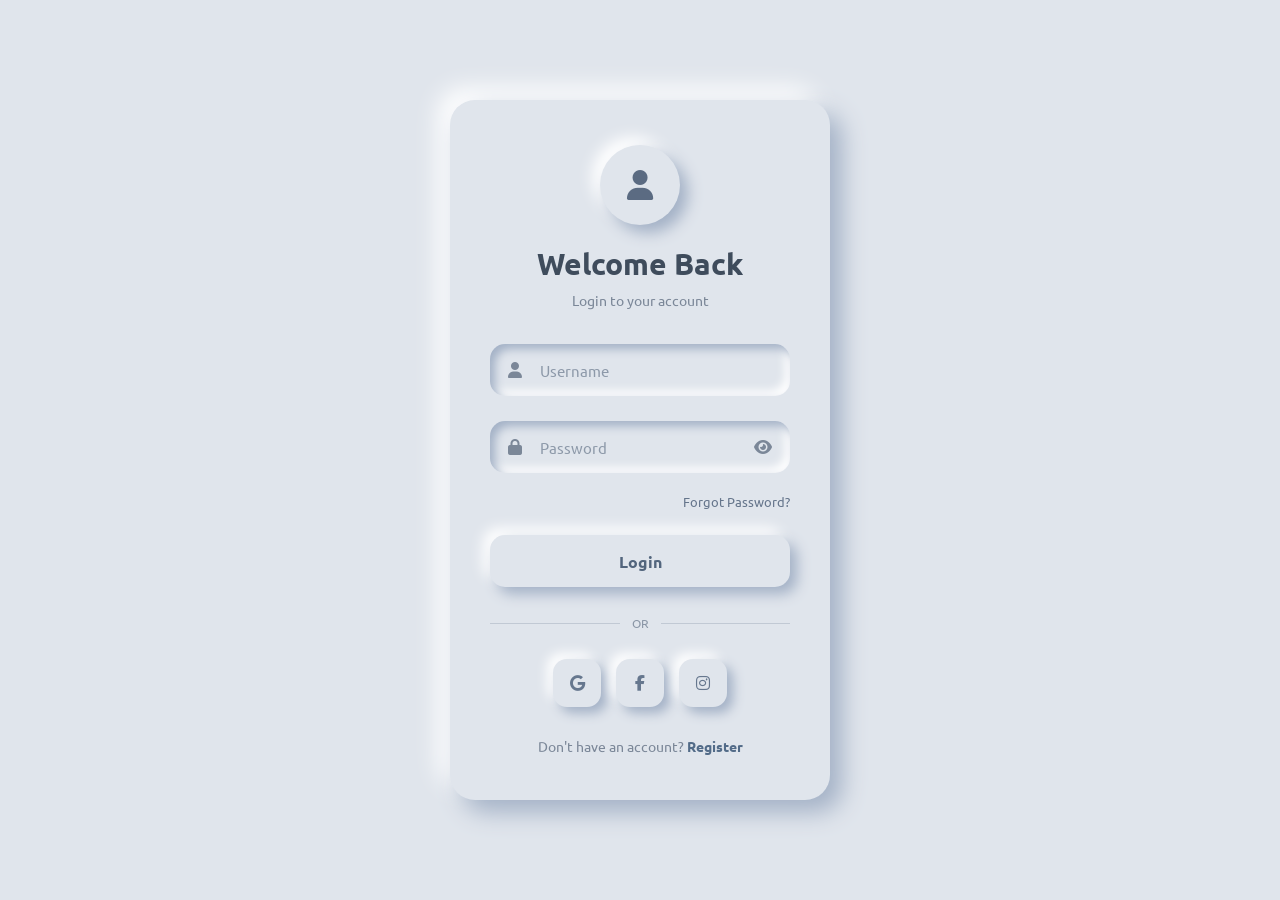
==== login.html @ b52e3ec0 "Initial commit" ====
<!DOCTYPE html>
<html lang="en">

<head>
    <meta charset="UTF-8">
    <meta name="viewport" content="width=device-width, initial-scale=1.0">

    <title>Neumorphism Login</title>

    <!-- Google Font -->
    <link rel="preconnect" href="https://fonts.googleapis.com">
    <link rel="preconnect" href="https://fonts.gstatic.com" crossorigin>
    <link href="https://fonts.googleapis.com/css2?family=Ubuntu:wght@400;500;700&display=swap" rel="stylesheet">

    <!-- Font Awesome -->
    <link rel="stylesheet"
        href="https://cdnjs.cloudflare.com/ajax/libs/font-awesome/6.5.2/css/all.min.css">

    <style>

        /* =========================
           RESET
        ========================= */

        * {
            margin: 0;
            padding: 0;
            box-sizing: border-box;
            font-family: "Ubuntu", sans-serif;
        }


        /* =========================
           BODY
        ========================= */

        body {
            min-height: 100vh;

            display: flex;
            justify-content: center;
            align-items: center;

            background: #e0e5ec;
        }


        /* =========================
           LOGIN CARD
        ========================= */

        .login-card {
            width: 380px;

            padding: 45px 40px;

            background: #e0e5ec;

            border-radius: 25px;

            box-shadow:
                12px 12px 25px #a3b1c6,
                -12px -12px 25px #ffffff;
        }


        /* =========================
           LOGO
        ========================= */

        .logo {
            width: 80px;
            height: 80px;

            margin: 0 auto 20px;

            display: flex;
            justify-content: center;
            align-items: center;

            border-radius: 50%;

            color: #5b6b82;
            font-size: 30px;

            background: #e0e5ec;

            box-shadow:
                8px 8px 15px #a3b1c6,
                -8px -8px 15px #ffffff;
        }


        /* =========================
           TITLE
        ========================= */

        h1 {
            text-align: center;

            color: #3f4c5c;

            font-size: 30px;

            margin-bottom: 8px;
        }


        .subtitle {
            text-align: center;

            color: #7b8798;

            font-size: 14px;

            margin-bottom: 35px;
        }


        /* =========================
           INPUT BOX
        ========================= */

        .input-box {
            position: relative;

            margin-bottom: 25px;
        }


        .input-box i {
            position: absolute;

            left: 18px;
            top: 50%;

            transform: translateY(-50%);

            color: #7b8798;

            font-size: 16px;
        }


        .input-box input {
            width: 100%;
            height: 52px;

            padding: 0 50px;

            border: none;
            outline: none;

            border-radius: 15px;

            background: #e0e5ec;

            color: #3f4c5c;

            font-size: 15px;

            box-shadow:
                inset 5px 5px 10px #a3b1c6,
                inset -5px -5px 10px #ffffff;
        }


        .input-box input::placeholder {
            color: #8d99a9;
        }


        /* =========================
           PASSWORD EYE
        ========================= */

        .input-box .eye {
            left: auto;
            right: 18px;

            cursor: pointer;

            pointer-events: auto;
        }


        /* =========================
           FORGOT PASSWORD
        ========================= */

        .forgot {
            text-align: right;

            margin: -8px 0 25px;
        }


        .forgot a {
            color: #65758b;

            font-size: 13px;

            text-decoration: none;
        }


        .forgot a:hover {
            text-decoration: underline;
        }


        /* =========================
           LOGIN BUTTON
        ========================= */

        .login-btn {
            width: 100%;
            height: 52px;

            border: none;
            border-radius: 15px;

            background: #e0e5ec;

            color: #52657d;

            font-size: 16px;
            font-weight: bold;

            cursor: pointer;

            box-shadow:
                7px 7px 14px #a3b1c6,
                -7px -7px 14px #ffffff;

            transition: 0.2s;
        }


        .login-btn:hover {
            color: #3e536d;
        }


        .login-btn:active {
            box-shadow:
                inset 5px 5px 10px #a3b1c6,
                inset -5px -5px 10px #ffffff;

            transform: scale(0.98);
        }


        /* =========================
           DIVIDER
        ========================= */

        .divider {
            display: flex;
            align-items: center;

            gap: 12px;

            margin: 28px 0;
        }


        .divider span {
            flex: 1;

            height: 1px;

            background: #c1c9d4;
        }


        .divider p {
            color: #8a96a6;

            font-size: 12px;
        }


        /* =========================
           SOCIAL BUTTONS
        ========================= */

        .social {
            display: flex;

            justify-content: center;

            gap: 15px;
        }


        .social a {
            width: 48px;
            height: 48px;

            display: flex;

            justify-content: center;
            align-items: center;

            border-radius: 14px;

            color: #66778e;

            text-decoration: none;

            background: #e0e5ec;

            box-shadow:
                6px 6px 12px #a3b1c6,
                -6px -6px 12px #ffffff;

            transition: 0.2s;
        }


        .social a:hover {
            color: #3f526a;
        }


        .social a:active {
            box-shadow:
                inset 4px 4px 8px #a3b1c6,
                inset -4px -4px 8px #ffffff;
        }


        /* =========================
           REGISTER
        ========================= */

        .register {
            text-align: center;

            margin-top: 30px;

            color: #7b8798;

            font-size: 14px;
        }


        .register a {
            color: #526b88;

            font-weight: bold;

            text-decoration: none;
        }


        .register a:hover {
            text-decoration: underline;
        }


        /* =========================
           RESPONSIVE
        ========================= */

        @media (max-width: 450px) {

            .login-card {
                width: 90%;

                padding: 35px 25px;
            }

        }

    </style>
</head>


<body>


    <!-- LOGIN CARD -->

    <div class="login-card">


        <!-- Logo -->

        <div class="logo">
            <i class="fa-solid fa-user"></i>
        </div>


        <!-- Heading -->

        <h1>Welcome Back</h1>

        <p class="subtitle">
            Login to your account
        </p>


        <!-- Login Form -->

        <form onsubmit="login(event)">


            <!-- Username -->

            <div class="input-box">

                <i class="fa-solid fa-user"></i>

                <input
                    type="text"
                    id="username"
                    placeholder="Username"
                    required>

            </div>


            <!-- Password -->

            <div class="input-box">

                <i class="fa-solid fa-lock"></i>

                <input
                    type="password"
                    id="password"
                    placeholder="Password"
                    required>

                <i
                    class="fa-solid fa-eye eye"
                    id="eye"
                    onclick="togglePassword()">
                </i>

            </div>


            <!-- Forgot Password -->

            <div class="forgot">

                <a href="#">
                    Forgot Password?
                </a>

            </div>


            <!-- Login -->

            <button
                type="submit"
                class="login-btn">

                Login

            </button>


        </form>


        <!-- Divider -->

        <div class="divider">

            <span></span>

            <p>OR</p>

            <span></span>

        </div>


        <!-- Social Login -->

        <div class="social">

            <a href="#">
                <i class="fa-brands fa-google"></i>
            </a>

            <a href="#">
                <i class="fa-brands fa-facebook-f"></i>
            </a>

            <a href="#">
                <i class="fa-brands fa-instagram"></i>
            </a>

        </div>


        <!-- Register -->

        <p class="register">

            Don't have an account?

            <a href="registration.html">
                Register
            </a>

        </p>


    </div>


    <!-- JAVASCRIPT -->

    <script>

        /* =========================
           LOGIN
        ========================= */

        function login(event) {

            event.preventDefault();

            let username =
                document.getElementById("username").value;

            let password =
                document.getElementById("password").value;


            if (username === "ris@123" && password === "123") {

                alert("Login successful!");

            } else {

                alert("Invalid username or password!");

            }

        }


        /* =========================
           SHOW / HIDE PASSWORD
        ========================= */

        function togglePassword() {

            let password =
                document.getElementById("password");

            let eye =
                document.getElementById("eye");


            if (password.type === "password") {

                password.type = "text";

                eye.classList.remove("fa-eye");

                eye.classList.add("fa-eye-slash");

            } else {

                password.type = "password";

                eye.classList.remove("fa-eye-slash");

                eye.classList.add("fa-eye");

            }

        }

    </script>


</body>

</html>
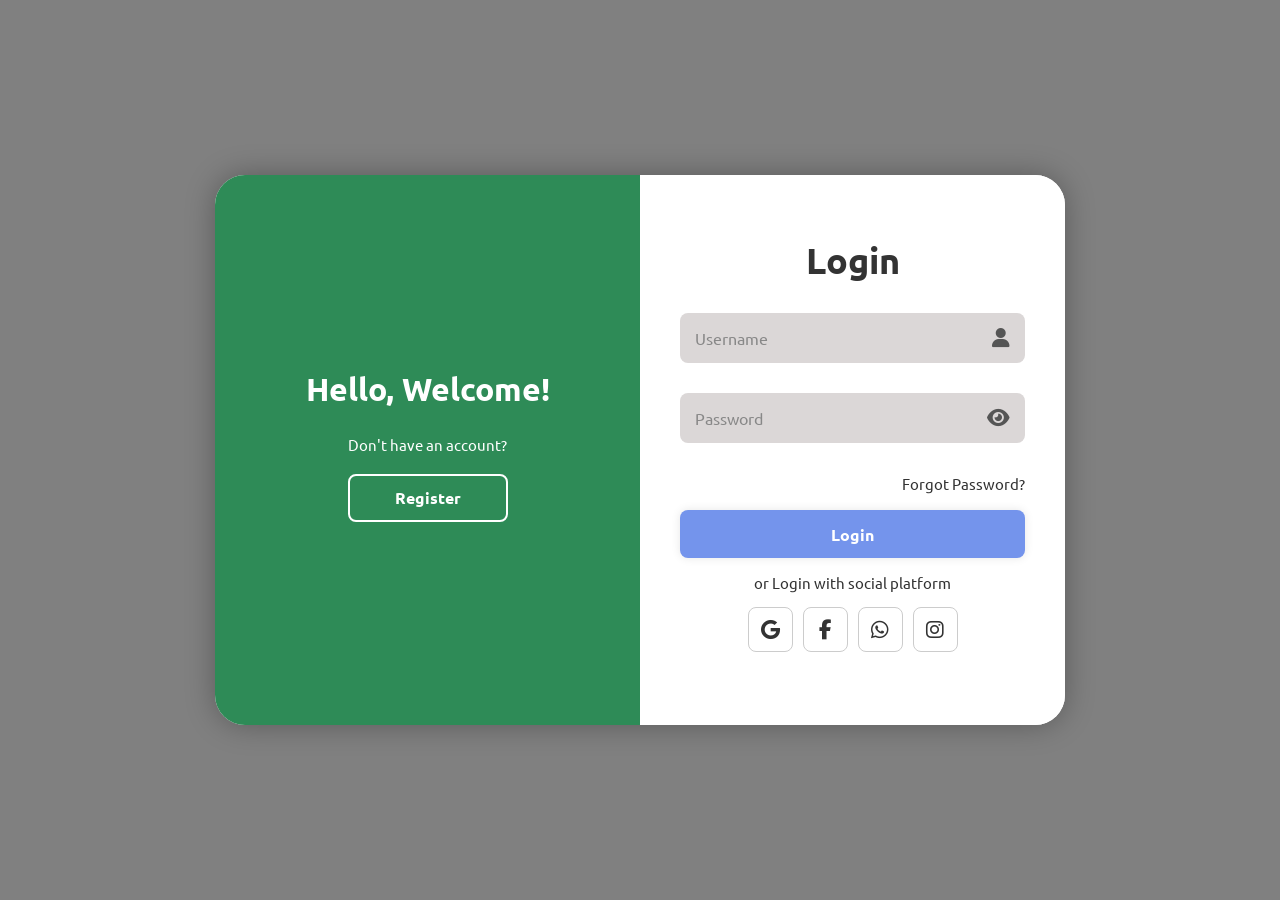
==== commit 44a15b72: "updated js of login and signup" ====
--- a/login.html
+++ b/login.html
@@ -6,7 +6,7 @@
     <meta charset="UTF-8">
     <meta name="viewport" content="width=device-width, initial-scale=1.0">
 
-    <title>Neumorphism Login</title>
+    <title>Login</title>
 
     <!-- Google Font -->
     <link rel="preconnect" href="https://fonts.googleapis.com">
@@ -16,13 +16,68 @@
     <!-- Font Awesome -->
     <link rel="stylesheet"
         href="https://cdnjs.cloudflare.com/ajax/libs/font-awesome/6.5.2/css/all.min.css">
+    <script>
+
+        /* Login function */
+        function login(e) {
+
+            e.preventDefault();
+
+            // let data = [
+            //     {
+            //         username: "ris@123",
+            //         userpassword: "123"
+            //     },
+
+            //     {
+            //         username: "om@123",
+            //         userpassword: "12389"
+            //     },
+
+            //     {
+            //         username: "raj@123",
+            //         userpassword: "12356"
+            //     }
+            // ];
+
+            let data=JSON.parse(localStorage.getItem("registeruser"))// to read the data from localstorage  11.mrh
+            console.log(data);
+            //console.log(Object.keys(data));
+            let k= Object.keys(data);
+            console.log(k);
+            
+
+
+            var username =
+                document.getElementById("loginUsername").value;
+
+            var password =
+                document.getElementById("loginPassword").value;
+
+
+            let result = data.find(function(user) {
+
+                return user.username === username &&
+                       user.userpassword === password;
+
+            });
+
+
+            if (result) {
+
+                alert("Login successful!");
+
+            } else {
+
+                alert("Login failed! Invalid username or password.");
+
+            }
+
+        }
+
+    </script>
 
     <style>
-
-        /* =========================
-           RESET
-        ========================= */
-
         * {
             margin: 0;
             padding: 0;
@@ -30,560 +85,398 @@
             font-family: "Ubuntu", sans-serif;
         }
 
-
-        /* =========================
-           BODY
-        ========================= */
-
         body {
-            min-height: 100vh;
-
             display: flex;
             justify-content: center;
             align-items: center;
-
-            background: #e0e5ec;
-        }
-
-
-        /* =========================
-           LOGIN CARD
-        ========================= */
-
-        .login-card {
-            width: 380px;
-
-            padding: 45px 40px;
-
-            background: #e0e5ec;
-
-            border-radius: 25px;
-
-            box-shadow:
-                12px 12px 25px #a3b1c6,
-                -12px -12px 25px #ffffff;
-        }
-
-
-        /* =========================
-           LOGO
-        ========================= */
-
-        .logo {
-            width: 80px;
-            height: 80px;
-
-            margin: 0 auto 20px;
-
+            min-height: 100vh;
+            background-color: grey;
+        }
+
+        /* Main container */
+        .container {
+            position: relative;
+            width: 850px;
+            height: 550px;
+            background: white;
+            border-radius: 30px;
+            box-shadow: 0 0 30px rgba(0, 0, 0, 0.3);
+            overflow: hidden;
+        }
+
+        /* Login form */
+        .form-box {
+            position: absolute;
+            width: 50%;
+            height: 100%;
+            background: white;
+            right: 0;
+
+            display: flex;
+            align-items: center;
+
+            color: #333;
+            text-align: center;
+
+            padding: 40px;
+            z-index: 1;
+        }
+
+        form {
+            width: 100%;
+        }
+
+        .container h1 {
+            font-size: 36px;
+            margin: -10px 0 10px;
+        }
+
+        /* Input container */
+        .input-box {
+            position: relative;
+            width: 100%;
+            margin: 30px 0;
+        }
+
+        /* Input */
+        .input-box input {
+            width: 100%;
+            height: 50px;
+
+            padding: 13px 50px 13px 15px;
+
+            background: #dbd7d7;
+            border: none;
+            outline: none;
+            border-radius: 8px;
+
+            font-size: 16px;
+            color: #333;
+            font-weight: 500;
+        }
+
+        .input-box input::placeholder {
+            font-weight: 400;
+            color: #888;
+        }
+
+        /* Icons */
+        .input-box i {
+            position: absolute;
+
+            right: 15px;
+            top: 50%;
+
+            transform: translateY(-50%);
+
+            font-size: 20px;
+            color: #555;
+
+            pointer-events: none;
+        }
+
+        /* Password eye icon */
+        .input-box .eye-icon {
+            pointer-events: auto;
+            cursor: pointer;
+            right: 15px;
+        }
+
+        /* Forgot password */
+        .forget {
+            margin: 17px 0;
+            text-align: right;
+        }
+
+        .forget a {
+            font-size: 14.5px;
+            color: #333;
+            text-decoration: none;
+        }
+
+        .forget a:hover {
+            text-decoration: underline;
+        }
+
+        /* Login button */
+        .btn {
+            width: 100%;
+            height: 48px;
+
+            background: #7494ec;
+
+            border-radius: 8px;
+            border: none;
+
+            box-shadow: 0 0 10px rgba(0, 0, 0, 0.1);
+
+            cursor: pointer;
+
+            font-weight: 600;
+            font-size: 16px;
+            color: white;
+
+            transition: 0.3s;
+        }
+
+        .btn:hover {
+            background: #5f7fe0;
+        }
+
+        /* Social text */
+        .container p {
+            font-size: 14.5px;
+            margin: 15px 0;
+        }
+
+        /* Social icons */
+        .social-icon {
             display: flex;
             justify-content: center;
-            align-items: center;
-
-            border-radius: 50%;
-
-            color: #5b6b82;
-            font-size: 30px;
-
-            background: #e0e5ec;
-
-            box-shadow:
-                8px 8px 15px #a3b1c6,
-                -8px -8px 15px #ffffff;
-        }
-
-
-        /* =========================
-           TITLE
-        ========================= */
-
-        h1 {
-            text-align: center;
-
-            color: #3f4c5c;
-
-            font-size: 30px;
-
-            margin-bottom: 8px;
-        }
-
-
-        .subtitle {
-            text-align: center;
-
-            color: #7b8798;
-
-            font-size: 14px;
-
-            margin-bottom: 35px;
-        }
-
-
-        /* =========================
-           INPUT BOX
-        ========================= */
-
-        .input-box {
-            position: relative;
-
-            margin-bottom: 25px;
-        }
-
-
-        .input-box i {
-            position: absolute;
-
-            left: 18px;
-            top: 50%;
-
-            transform: translateY(-50%);
-
-            color: #7b8798;
-
-            font-size: 16px;
-        }
-
-
-        .input-box input {
-            width: 100%;
-            height: 52px;
-
-            padding: 0 50px;
-
-            border: none;
-            outline: none;
-
-            border-radius: 15px;
-
-            background: #e0e5ec;
-
-            color: #3f4c5c;
-
-            font-size: 15px;
-
-            box-shadow:
-                inset 5px 5px 10px #a3b1c6,
-                inset -5px -5px 10px #ffffff;
-        }
-
-
-        .input-box input::placeholder {
-            color: #8d99a9;
-        }
-
-
-        /* =========================
-           PASSWORD EYE
-        ========================= */
-
-        .input-box .eye {
-            left: auto;
-            right: 18px;
-
-            cursor: pointer;
-
-            pointer-events: auto;
-        }
-
-
-        /* =========================
-           FORGOT PASSWORD
-        ========================= */
-
-        .forgot {
-            text-align: right;
-
-            margin: -8px 0 25px;
-        }
-
-
-        .forgot a {
-            color: #65758b;
-
-            font-size: 13px;
-
-            text-decoration: none;
-        }
-
-
-        .forgot a:hover {
-            text-decoration: underline;
-        }
-
-
-        /* =========================
-           LOGIN BUTTON
-        ========================= */
-
-        .login-btn {
-            width: 100%;
-            height: 52px;
-
-            border: none;
-            border-radius: 15px;
-
-            background: #e0e5ec;
-
-            color: #52657d;
-
-            font-size: 16px;
-            font-weight: bold;
-
-            cursor: pointer;
-
-            box-shadow:
-                7px 7px 14px #a3b1c6,
-                -7px -7px 14px #ffffff;
-
-            transition: 0.2s;
-        }
-
-
-        .login-btn:hover {
-            color: #3e536d;
-        }
-
-
-        .login-btn:active {
-            box-shadow:
-                inset 5px 5px 10px #a3b1c6,
-                inset -5px -5px 10px #ffffff;
-
-            transform: scale(0.98);
-        }
-
-
-        /* =========================
-           DIVIDER
-        ========================= */
-
-        .divider {
-            display: flex;
-            align-items: center;
-
-            gap: 12px;
-
-            margin: 28px 0;
-        }
-
-
-        .divider span {
-            flex: 1;
-
-            height: 1px;
-
-            background: #c1c9d4;
-        }
-
-
-        .divider p {
-            color: #8a96a6;
-
-            font-size: 12px;
-        }
-
-
-        /* =========================
-           SOCIAL BUTTONS
-        ========================= */
-
-        .social {
-            display: flex;
-
-            justify-content: center;
-
-            gap: 15px;
-        }
-
-
-        .social a {
-            width: 48px;
-            height: 48px;
-
-            display: flex;
+            gap: 10px;
+        }
+
+        .social-icon a {
+            display: inline-flex;
 
             justify-content: center;
             align-items: center;
 
-            border-radius: 14px;
-
-            color: #66778e;
+            width: 45px;
+            height: 45px;
+
+            border: 1px solid #ccc;
+            border-radius: 8px;
+
+            font-size: 20px;
+            color: #333;
 
             text-decoration: none;
 
-            background: #e0e5ec;
-
-            box-shadow:
-                6px 6px 12px #a3b1c6,
-                -6px -6px 12px #ffffff;
-
-            transition: 0.2s;
-        }
-
-
-        .social a:hover {
-            color: #3f526a;
-        }
-
-
-        .social a:active {
-            box-shadow:
-                inset 4px 4px 8px #a3b1c6,
-                inset -4px -4px 8px #ffffff;
-        }
-
-
-        /* =========================
-           REGISTER
-        ========================= */
-
-        .register {
-            text-align: center;
-
-            margin-top: 30px;
-
-            color: #7b8798;
-
-            font-size: 14px;
-        }
-
-
-        .register a {
-            color: #526b88;
-
-            font-weight: bold;
-
-            text-decoration: none;
-        }
-
-
-        .register a:hover {
-            text-decoration: underline;
-        }
-
-
-        /* =========================
-           RESPONSIVE
-        ========================= */
-
-        @media (max-width: 450px) {
-
-            .login-card {
+            transition: 0.3s;
+        }
+
+        .social-icon a:hover {
+            background: #7494ec;
+            color: white;
+            border-color: #7494ec;
+        }
+
+        /* Green side panel */
+        .toggle-box {
+            position: absolute;
+            height: 100%;
+            width: 100%;
+        }
+
+        .toggle-panel {
+            position: absolute;
+
+            width: 50%;
+            height: 100%;
+
+            background: seagreen;
+
+            display: flex;
+            flex-direction: column;
+
+            justify-content: center;
+            align-items: center;
+
+            color: white;
+        }
+
+        .toggle-panel h1 {
+            font-size: 32px;
+            margin-bottom: 10px;
+        }
+
+        .toggle-panel p {
+            margin-bottom: 20px;
+        }
+
+        /* Register button */
+        .toggle-panel button {
+            width: 160px;
+            height: 48px;
+
+            background: transparent;
+
+            border: 2px solid white;
+            border-radius: 8px;
+
+            box-shadow: none;
+
+            color: white;
+
+            font-size: 16px;
+            font-weight: 600;
+
+            cursor: pointer;
+
+            transition: 0.3s;
+        }
+
+        .toggle-panel button:hover {
+            background: white;
+            color: seagreen;
+        }
+
+        /* Tablet */
+        @media (max-width: 900px) {
+
+            .container {
                 width: 90%;
-
-                padding: 35px 25px;
             }
 
         }
 
+        /* Mobile */
+        @media (max-width: 600px) {
+
+            .container {
+                width: 95%;
+                height: auto;
+                min-height: 550px;
+            }
+
+            .form-box {
+                width: 100%;
+                position: relative;
+                padding: 30px;
+            }
+
+            .toggle-box {
+                display: none;
+            }
+
+        }
     </style>
 </head>
 
-
 <body>
 
-
-    <!-- LOGIN CARD -->
-
-    <div class="login-card">
-
-
-        <!-- Logo -->
-
-        <div class="logo">
-            <i class="fa-solid fa-user"></i>
+    <div class="container">
+
+        <!-- LOGIN FORM -->
+        <div class="form-box">
+
+            <form >
+
+                <h1>Login</h1>
+
+                <!-- Username -->
+                <div class="input-box">
+
+                    <input
+                        type="text"
+                        placeholder="Username"
+                        id="loginUsername"
+                        required>
+
+                    <i class="fa-solid fa-user"></i>
+
+                </div>
+
+
+                <!-- Password -->
+                <div class="input-box">
+
+                    <input
+                        type="password"
+                        placeholder="Password"
+                        id="loginPassword"
+                        required>
+
+                    <i
+                        class="fa-solid fa-eye eye-icon"
+                        id="eyeIcon"
+                        >
+                    </i>
+
+                </div>
+
+
+                <!-- Forgot Password -->
+                <div class="forget">
+
+                    <a href="#">
+                        Forgot Password?
+                    </a>
+
+                </div>
+
+
+                <!-- Login Button -->
+                <button
+                    type="submit"
+                    class="btn"
+                     onclick="login(event)">
+                    Login
+
+                </button>
+
+
+                <!-- Social Login -->
+                <p>
+                    or Login with social platform
+                </p>
+
+
+                <div class="social-icon">
+
+                    <a href="#">
+                        <i class="fa-brands fa-google"></i>
+                    </a>
+
+                    <a href="#">
+                        <i class="fa-brands fa-facebook-f"></i>
+                    </a>
+
+                    <a href="#">
+                        <i class="fa-brands fa-whatsapp"></i>
+                    </a>
+
+                    <a href="#">
+                        <i class="fa-brands fa-instagram"></i>
+                    </a>
+
+                </div>
+
+            </form>
+
         </div>
 
 
-        <!-- Heading -->
-
-        <h1>Welcome Back</h1>
-
-        <p class="subtitle">
-            Login to your account
-        </p>
-
-
-        <!-- Login Form -->
-
-        <form onsubmit="login(event)">
-
-
-            <!-- Username -->
-
-            <div class="input-box">
-
-                <i class="fa-solid fa-user"></i>
-
-                <input
-                    type="text"
-                    id="username"
-                    placeholder="Username"
-                    required>
+        <!-- GREEN PANEL -->
+        <div class="toggle-box">
+
+            <div class="toggle-panel">
+
+                <h1>
+                    Hello, Welcome!
+                </h1>
+
+                <p>
+                    Don't have an account?
+                </p>
+
+                <button
+                    type="button"
+                    onclick="goToRegister()">
+
+                    Register
+
+                </button>
 
             </div>
 
-
-            <!-- Password -->
-
-            <div class="input-box">
-
-                <i class="fa-solid fa-lock"></i>
-
-                <input
-                    type="password"
-                    id="password"
-                    placeholder="Password"
-                    required>
-
-                <i
-                    class="fa-solid fa-eye eye"
-                    id="eye"
-                    onclick="togglePassword()">
-                </i>
-
-            </div>
-
-
-            <!-- Forgot Password -->
-
-            <div class="forgot">
-
-                <a href="#">
-                    Forgot Password?
-                </a>
-
-            </div>
-
-
-            <!-- Login -->
-
-            <button
-                type="submit"
-                class="login-btn">
-
-                Login
-
-            </button>
-
-
-        </form>
-
-
-        <!-- Divider -->
-
-        <div class="divider">
-
-            <span></span>
-
-            <p>OR</p>
-
-            <span></span>
-
         </div>
 
-
-        <!-- Social Login -->
-
-        <div class="social">
-
-            <a href="#">
-                <i class="fa-brands fa-google"></i>
-            </a>
-
-            <a href="#">
-                <i class="fa-brands fa-facebook-f"></i>
-            </a>
-
-            <a href="#">
-                <i class="fa-brands fa-instagram"></i>
-            </a>
-
-        </div>
-
-
-        <!-- Register -->
-
-        <p class="register">
-
-            Don't have an account?
-
-            <a href="registration.html">
-                Register
-            </a>
-
-        </p>
-
-
     </div>
 
 
-    <!-- JAVASCRIPT -->
-
-    <script>
-
-        /* =========================
-           LOGIN
-        ========================= */
-
-        function login(event) {
-
-            event.preventDefault();
-
-            let username =
-                document.getElementById("username").value;
-
-            let password =
-                document.getElementById("password").value;
-
-
-            if (username === "ris@123" && password === "123") {
-
-                alert("Login successful!");
-
-            } else {
-
-                alert("Invalid username or password!");
-
-            }
-
-        }
-
-
-        /* =========================
-           SHOW / HIDE PASSWORD
-        ========================= */
-
-        function togglePassword() {
-
-            let password =
-                document.getElementById("password");
-
-            let eye =
-                document.getElementById("eye");
-
-
-            if (password.type === "password") {
-
-                password.type = "text";
-
-                eye.classList.remove("fa-eye");
-
-                eye.classList.add("fa-eye-slash");
-
-            } else {
-
-                password.type = "password";
-
-                eye.classList.remove("fa-eye-slash");
-
-                eye.classList.add("fa-eye");
-
-            }
-
-        }
-
-    </script>
-
+    
 
 </body>
 
